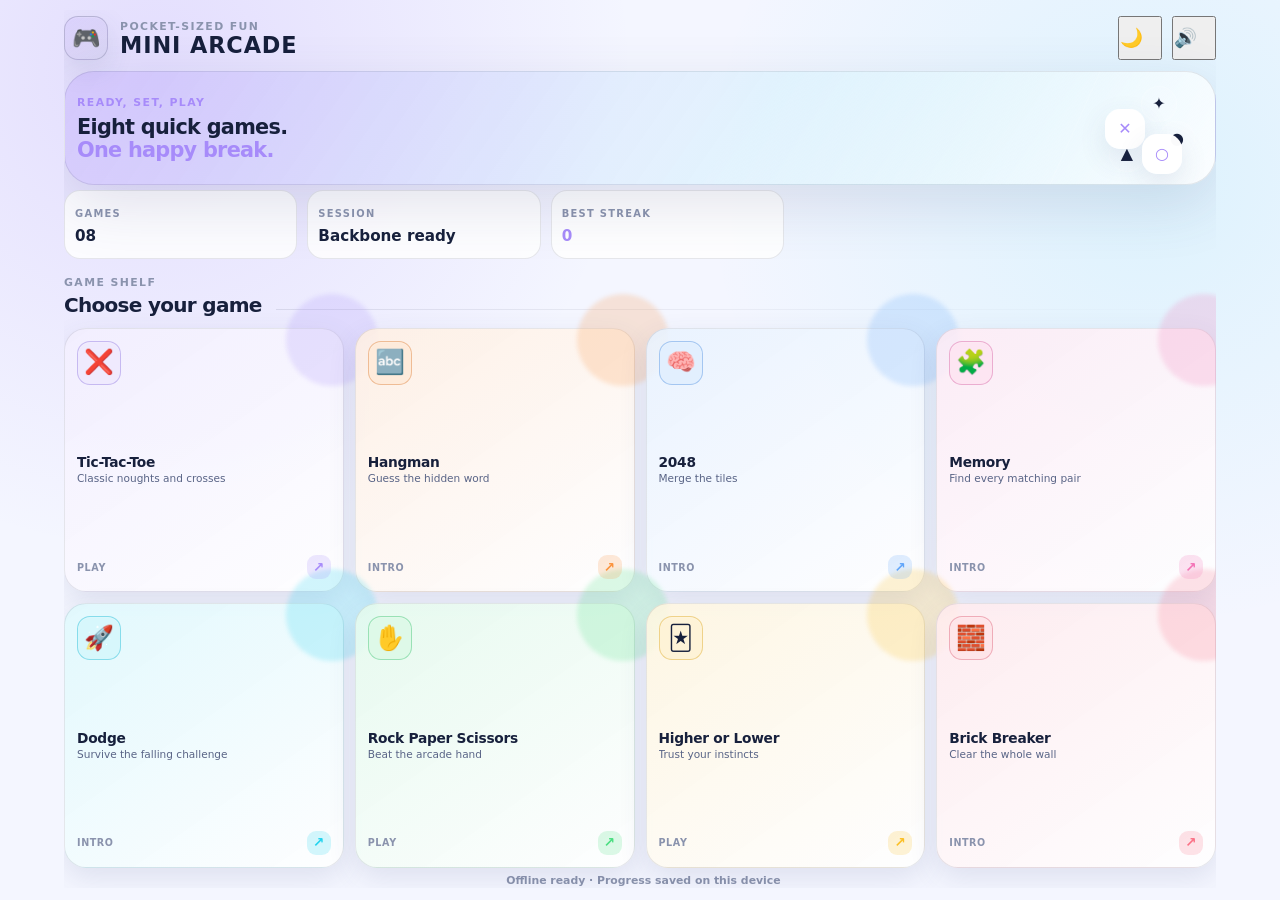
==== index.html @ 6c767cbd "Initial commit" ====
<!doctype html>
<html lang="en">
<head>
  <meta charset="utf-8">
  <meta name="viewport" content="width=device-width, initial-scale=1, viewport-fit=cover">
  <meta name="theme-color" content="#0b1020">
  <title>Mini Arcade</title>
  <link rel="stylesheet" href="styles.css">
</head>
<body>
  <div class="ambient ambient-one"></div>
  <div class="ambient ambient-two"></div>
  <div class="app-shell">
    <main id="home-view" class="view home-view">
      <header class="home-header">
        <div class="brand-lockup">
          <div class="brand-orb" aria-hidden="true">🎮</div>
          <div>
            <p class="eyebrow">Pocket-sized fun</p>
            <h1>MINI ARCADE</h1>
          </div>
        </div>
        <div class="header-actions">
          <button id="theme-toggle" class="icon-button" type="button" aria-label="Toggle color theme">🌙</button>
          <button id="sound-toggle" class="icon-button" type="button" aria-label="Toggle sound">🔊</button>
        </div>
      </header>

      <section class="welcome-panel" aria-label="Arcade introduction">
        <div>
          <p class="panel-kicker">Ready, set, play</p>
          <h2>Eight quick games.<br><span>One happy break.</span></h2>
        </div>
        <div class="welcome-art" aria-hidden="true">
          <span class="art-piece art-piece-one">✦</span>
          <span class="art-piece art-piece-two">●</span>
          <span class="art-piece art-piece-three">▲</span>
          <span class="art-pad art-pad-one">✕</span>
          <span class="art-pad art-pad-two">○</span>
        </div>
      </section>

      <div class="home-meta">
        <div class="meta-item">
          <span class="meta-label">Games</span>
          <strong>08</strong>
        </div>
        <div class="meta-item">
          <span class="meta-label">Session</span>
          <strong id="session-stat">Short &amp; sweet</strong>
        </div>
        <div class="meta-item meta-item-accent">
          <span class="meta-label">Best streak</span>
          <strong id="overall-best">0</strong>
        </div>
      </div>

      <div class="section-heading">
        <div>
          <p class="eyebrow">Game shelf</p>
          <h2>Choose your game</h2>
        </div>
        <span class="heading-line" aria-hidden="true"></span>
      </div>
      <section id="game-grid" class="game-grid" aria-label="Mini games"></section>

      <footer class="home-footer">
        <span class="status-dot" aria-hidden="true"></span>
        <span>Offline ready · Progress saved on this device</span>
      </footer>
    </main>

    <main id="game-view" class="view game-view is-hidden" aria-live="polite">
      <header class="game-nav">
        <button id="back-button" class="back-button" type="button">
          <span aria-hidden="true">←</span>
          <span>Arcade</span>
        </button>
        <div class="game-nav-title">
          <span id="game-icon" class="game-nav-icon" aria-hidden="true"></span>
          <div>
            <p class="eyebrow">Mini game</p>
            <h2 id="game-title">Game</h2>
          </div>
        </div>
        <button id="restart-button" class="icon-button" type="button" aria-label="Restart game">↻</button>
        <button id="game-theme-toggle" class="icon-button" type="button" aria-label="Toggle color theme">🌙</button>
      </header>

      <div id="game-score" class="game-score is-hidden">
        <div class="score-unit">
          <span id="score-label-left">Score</span>
          <strong id="score-value-left">0</strong>
        </div>
        <div id="score-center" class="score-unit score-unit-center">
          <span id="score-label-center">Best</span>
          <strong id="score-value-center">0</strong>
        </div>
        <div class="score-unit score-unit-right">
          <span id="score-label-right">Streak</span>
          <strong id="score-value-right">0</strong>
        </div>
      </div>

      <section id="game-stage" class="game-stage"></section>
    </main>
  </div>

  <div id="modal" class="modal is-hidden" role="dialog" aria-modal="true" aria-labelledby="modal-title">
    <div class="modal-card">
      <div id="modal-icon" class="modal-icon" aria-hidden="true">★</div>
      <p id="modal-kicker" class="eyebrow">Nice work</p>
      <h3 id="modal-title">You won!</h3>
      <p id="modal-message" class="modal-message">Come back for another round.</p>
      <div id="modal-stats" class="modal-stats"></div>
      <div class="modal-actions">
        <button id="modal-secondary" class="button button-quiet" type="button">Arcade</button>
        <button id="modal-primary" class="button button-primary" type="button">Play again</button>
      </div>
    </div>
  </div>

  <div id="toast" class="toast" role="status" aria-live="polite"></div>
    <script type="module" src="./app.js"></script>

</body>
</html>
---- styles.css ----
:root {
  color-scheme: dark;
  --bg: #0b1020;
  --bg-elevated: #121a30;
  --bg-soft: #17213a;
  --surface: rgba(20, 28, 51, 0.82);
  --surface-strong: rgba(27, 37, 66, 0.96);
  --surface-muted: rgba(255, 255, 255, 0.055);
  --surface-hover: rgba(255, 255, 255, 0.09);
  --text: #f5f7ff;
  --text-soft: #aab4d2;
  --text-faint: #7480a3;
  --border: rgba(255, 255, 255, 0.1);
  --border-strong: rgba(255, 255, 255, 0.18);
  --shadow: 0 20px 60px rgba(0, 0, 0, 0.28);
  --shadow-small: 0 10px 28px rgba(0, 0, 0, 0.2);
  --accent: #a78bfa;
  --accent-strong: #8b5cf6;
  --accent-soft: rgba(167, 139, 250, 0.16);
  --success: #4ade80;
  --warning: #fbbf24;
  --danger: #fb7185;
  --cyan: #22d3ee;
  --radius-xl: 30px;
  --radius-lg: 22px;
  --radius-md: 16px;
  --radius-sm: 11px;
  --space-1: 6px;
  --space-2: 10px;
  --space-3: 14px;
  --space-4: 20px;
  --space-5: 28px;
  --space-6: 38px;
  --header-height: 76px;
  --font-stack: Inter, ui-sans-serif, system-ui, -apple-system, BlinkMacSystemFont, "Segoe UI", sans-serif;
}

[data-theme="light"] {
  color-scheme: light;
  --bg: #f4f6ff;
  --bg-elevated: #ffffff;
  --bg-soft: #e9edff;
  --surface: rgba(255, 255, 255, 0.86);
  --surface-strong: rgba(255, 255, 255, 0.98);
  --surface-muted: rgba(23, 32, 66, 0.055);
  --surface-hover: rgba(23, 32, 66, 0.09);
  --text: #17203c;
  --text-soft: #596486;
  --text-faint: #8a93ad;
  --border: rgba(23, 32, 66, 0.1);
  --border-strong: rgba(23, 32, 66, 0.18);
  --shadow: 0 20px 60px rgba(63, 73, 120, 0.14);
  --shadow-small: 0 10px 28px rgba(63, 73, 120, 0.12);
  --accent-soft: rgba(139, 92, 246, 0.12);
}

* {
  box-sizing: border-box;
}

html {
  min-width: 320px;
  height: 100%;
  min-height: 100%;
  background: var(--bg);
}

body {
  height: 100%;
  min-height: 100vh;
  min-height: 100dvh;
  margin: 0;
  overflow-x: hidden;
  background:
    radial-gradient(circle at 12% 8%, rgba(139, 92, 246, 0.16), transparent 30rem),
    radial-gradient(circle at 90% 20%, rgba(34, 211, 238, 0.11), transparent 28rem),
    var(--bg);
  color: var(--text);
  font-family: var(--font-stack);
  line-height: 1.4;
  transition: background-color 180ms ease, color 180ms ease;
}

button,
input {
  font: inherit;
}

button {
  color: inherit;
}

button:focus-visible,
input:focus-visible {
  outline: 3px solid color-mix(in srgb, var(--accent) 65%, transparent);
  outline-offset: 3px;
}

.ambient {
  position: fixed;
  z-index: -1;
  width: 24rem;
  height: 24rem;
  border-radius: 50%;
  filter: blur(90px);
  opacity: 0.24;
  pointer-events: none;
}

.ambient-one {
  top: -10rem;
  left: -8rem;
  background: var(--accent);
}

.ambient-two {
  right: -11rem;
  bottom: -12rem;
  background: var(--cyan);
}

.app-shell {
  width: min(1180px, 100%);
  height: 100vh;
  height: 100dvh;
  min-height: 100vh;
  min-height: 100dvh;
  margin: 0 auto;
  padding: max(14px, env(safe-area-inset-top)) max(14px, env(safe-area-inset-right)) max(16px, env(safe-area-inset-bottom)) max(14px, env(safe-area-inset-left));
  display: flex;
  flex-direction: column;
  overflow: visible;
  overscroll-behavior: contain;
}

.view {
  flex: 1;
  min-height: 0;
  display: flex;
  flex-direction: column;
  animation: view-in 320ms ease both;
}

.home-view {
  min-height: 0;
  overflow-y: auto;
  overscroll-behavior: contain;
  scrollbar-width: none;
}

.home-view::-webkit-scrollbar {
  display: none;
}

.game-view {
  min-height: 0;
  overflow: hidden;
}

.view.is-hidden {
  display: none;
}

@keyframes view-in {
  from {
    opacity: 0;
    transform: translateY(10px);
  }
  to {
    opacity: 1;
    transform: translateY(0);
  }
}

.home-header,
.game-nav {
  flex: 0 0 auto;
  min-width: 0;
  min-height: 0;
  display: flex;
  align-items: center;
  justify-content: space-between;
  min-width: 0;
  min-height: clamp(48px, 8vh, 76px);
  gap: var(--space-3);
}

.brand-lockup,
.game-nav-title {
  display: flex;
  align-items: center;
  gap: 12px;
  min-width: 0;
  min-height: 0;
}

.brand-orb,
.game-nav-icon {
  display: grid;
  flex: 0 0 auto;
  width: 48px;
  height: 48px;
  place-items: center;
  border: 1px solid var(--border-strong);
  border-radius: 16px;
  background: linear-gradient(145deg, var(--accent-soft), var(--surface-muted));
  box-shadow: inset 0 1px 0 rgba(255, 255, 255, 0.12), var(--shadow-small);
  font-size: 25px;
}

.game-nav-icon {
  width: 42px;
  height: 42px;
  border-radius: 14px;
  font-size: 22px;
}

.eyebrow,
.panel-kicker,
.meta-label,
.score-unit span {
  margin: 0;
  color: var(--text-faint);
  font-size: 0.68rem;
  font-weight: 800;
  letter-spacing: 0.13em;
  text-transform: uppercase;
}

h1,
h2,
h3,
p {
  margin-top: 0;
}

h1 {
  margin-bottom: 0;
  font-size: clamp(1.45rem, 5vw, 2.35rem);
  letter-spacing: 0.04em;
  line-height: 1.05;
}

h2 {
  margin-bottom: 0;
  font-size: clamp(1.35rem, 4vw, 2rem);
  letter-spacing: -0.035em;
  line-height: 1.1;
}

h3 {
  margin-bottom: var(--space-1);
  font-size: 1.65rem;
  letter-spacing: -0.03em;
}

.header-actions {
  display: flex;
  align-items: center;
  gap: var(--space-2);
  min-width: 0;
  min-height: 0;
}

.icon-button,
.back-button {
  display: inline-flex;
  align-items: center;
  transition: transform 150ms ease, background-color 150ms ease, border-color 150ms ease;
  touch-action: manipulation;
  -webkit-tap-highlight-color: transparent;
}

.icon-button {
  min-width: 44px;
  min-height: 44px;
  padding: 0;
  font-size: 1.15rem;
}

.back-button {
  min-width: 44px;
  min-height: 44px;
  gap: 6px;
  color: var(--text-soft);
  font-size: 0.9rem;
  font-weight: 800;
}

.back-button span:first-child {
  font-size: 1.25rem;
}

.icon-button:hover,
.back-button:hover {
  border-color: var(--border-strong);
  background: var(--surface-hover);
  transform: translateY(-2px);
}

.icon-button:active,
.back-button:active,
.button:active,
.game-card:active {
  transform: scale(0.96);
}

.welcome-panel {
  position: relative;
  flex: 0 1 auto;
  min-height: clamp(76px, 12vh, 210px);
  display: flex;
  align-items: center;
  justify-content: space-between;
  margin: 6px 0 8px;
  padding: clamp(10px, 2.5vw, 38px);
  overflow: hidden;
  border: 1px solid var(--border);
  border-radius: var(--radius-xl);
  background: linear-gradient(125deg, rgba(139, 92, 246, 0.19), rgba(34, 211, 238, 0.08) 58%, var(--surface));
  box-shadow: var(--shadow);
}

.welcome-panel::after {
  position: absolute;
  right: -45px;
  bottom: -75px;
  width: 190px;
  height: 190px;
  border: 1px solid rgba(255, 255, 255, 0.13);
  border-radius: 36px;
  content: "";
  transform: rotate(24deg);
}

.panel-kicker {
  margin-bottom: 10px;
  color: var(--accent);
}

.welcome-panel h2 span {
  color: var(--accent);
}

.welcome-art {
  position: relative;
  flex: 0 0 118px;
  width: 118px;
  height: 118px;
  margin-right: 8px;
}

.art-piece,
.art-pad {
  position: absolute;
  display: grid;
  place-items: center;
  border: 1px solid rgba(255, 255, 255, 0.16);
  font-weight: 900;
  animation: float 4s ease-in-out infinite;
}

.art-piece {
  width: 42px;
  height: 42px;
  border-radius: 50%;
  background: rgba(255, 255, 255, 0.1);
  color: var(--text);
}

.art-pad {
  width: 48px;
  height: 48px;
  border-radius: 15px;
  background: var(--surface-strong);
  box-shadow: var(--shadow-small);
  color: var(--accent);
}

.art-piece-one {
  top: 4px;
  left: 36px;
}

.art-piece-two {
  top: 39px;
  right: 2px;
  animation-delay: -1.2s;
}

.art-piece-three {
  bottom: 2px;
  left: 4px;
  animation-delay: -2.1s;
}

.art-pad-one {
  top: 27px;
  left: 0;
  animation-delay: -0.6s;
}

.art-pad-two {
  right: 15px;
  bottom: 0;
  animation-delay: -2.8s;
}

@keyframes float {
  0%, 100% { transform: translateY(0) rotate(0); }
  50% { transform: translateY(-7px) rotate(4deg); }
}

.home-meta {
  flex: 0 0 auto;
  min-height: 0;
  display: grid;
  grid-template-columns: repeat(3, 1fr);
  gap: 10px;
  margin-bottom: 30px;
}

.meta-item {
  min-width: 0;
  padding: 14px;
  border: 1px solid var(--border);
  border-radius: var(--radius-md);
  background: var(--surface);
}

.meta-item strong {
  display: block;
  margin-top: 3px;
  overflow: hidden;
  font-size: 1.05rem;
  text-overflow: ellipsis;
  white-space: nowrap;
}

.meta-item-accent strong {
  color: var(--accent);
}

.section-heading {
  flex: 0 0 auto;
  min-height: 0;
  display: flex;
  align-items: end;
  justify-content: space-between;
  gap: var(--space-3);
  margin-bottom: 16px;
}

.section-heading h2 {
  margin-top: 4px;
  font-size: 1.35rem;
}

.heading-line {
  flex: 1;
  height: 1px;
  margin-bottom: 10px;
  background: linear-gradient(90deg, var(--border), transparent);
}

.game-grid {
  flex: 1 1 auto;
  min-height: 0;
  display: grid;
  grid-template-columns: repeat(2, minmax(0, 1fr));
  grid-template-rows: repeat(4, minmax(0, 1fr));
  grid-auto-rows: minmax(0, 1fr);
  gap: 13px;
  align-content: stretch;
}

.game-card {
  --game-accent: var(--accent);
  position: relative;
  display: flex;
  min-height: 0;
  height: 100%;
  flex-direction: column;
  align-items: flex-start;
  justify-content: space-between;
  gap: 4px;
  padding: clamp(8px, 1.8vh, 17px);
  overflow: visible;
  border: 1px solid var(--border);
  border-radius: var(--radius-lg);
  background: linear-gradient(145deg, color-mix(in srgb, var(--game-accent) 13%, var(--surface)), var(--surface));
  box-shadow: var(--shadow-small);
  cursor: pointer;
  text-align: left;
  transition: transform 170ms ease, border-color 170ms ease, box-shadow 170ms ease;
  -webkit-tap-highlight-color: transparent;
}

.game-card::before {
  position: absolute;
  top: -35px;
  right: -35px;
  width: 92px;
  height: 92px;
  border-radius: 50%;
  background: color-mix(in srgb, var(--game-accent) 20%, transparent);
  content: "";
  filter: blur(2px);
  transition: transform 220ms ease;
}

.game-card:hover {
  border-color: color-mix(in srgb, var(--game-accent) 55%, var(--border));
  box-shadow: 0 16px 36px rgba(0, 0, 0, 0.22);
  transform: translateY(-4px);
}

.game-card:hover::before {
  transform: scale(1.25);
}

.game-card-icon {
  display: grid;
  width: 49px;
  height: 49px;
  place-items: center;
  border: 1px solid color-mix(in srgb, var(--game-accent) 38%, var(--border));
  border-radius: 15px;
  background: color-mix(in srgb, var(--game-accent) 18%, var(--surface-strong));
  box-shadow: inset 0 1px 0 rgba(255, 255, 255, 0.12);
  font-size: 1.7rem;
}

.game-card,
.icon-button,
.back-button,
.button,
.segmented button,
.ttt-cell {
  touch-action: manipulation;
}

.game-card-copy {
  position: relative;
  z-index: 1;
  width: 100%;
}

.game-card-name {
  display: block;
  margin-bottom: 2px;
  font-size: clamp(0.86rem, 1.8vh, 1.02rem);
  font-weight: 900;
  letter-spacing: -0.02em;
  line-height: 1.1;
  overflow-wrap: anywhere;
}

.game-card-description {
  display: block;
  color: var(--text-soft);
  font-size: clamp(0.64rem, 1.35vh, 0.76rem);
  line-height: 1.2;
  overflow: hidden;
}

.game-card-footer {
  position: relative;
  z-index: 1;
  display: flex;
  width: 100%;
  align-items: center;
  justify-content: space-between;
  gap: 8px;
  color: var(--text-faint);
  font-size: clamp(0.58rem, 1.2vh, 0.69rem);
  font-weight: 800;
  letter-spacing: 0.06em;
  text-transform: uppercase;
}

.game-card-arrow {
  display: grid;
  width: clamp(22px, 4vh, 28px);
  height: clamp(22px, 4vh, 28px);
  place-items: center;
  border-radius: 9px;
  background: color-mix(in srgb, var(--game-accent) 19%, transparent);
  color: var(--game-accent);
  font-size: clamp(0.8rem, 1.5vh, 1rem);
}

.home-footer {
  flex: 0 0 auto;
  min-width: 0;
  min-height: 0;
  display: flex;
  align-items: center;
  justify-content: center;
  gap: 7px;
  margin-top: 8px;
  color: var(--text-faint);
  font-size: 0.72rem;
  font-weight: 700;
  text-align: center;
}

.game-nav {
  flex: 0 0 auto;
  margin-bottom: 8px;
}

.game-nav-title h2 {
  margin-top: 2px;
  font-size: 1.2rem;
}

.game-score {
  display: grid;
  grid-template-columns: repeat(3, 1fr);
  gap: 8px;
  margin-bottom: 14px;
  padding: 10px;
  border: 1px solid var(--border);
  border-radius: var(--radius-md);
  background: var(--surface);
}

.game-score.is-hidden {
  display: none;
}

.score-unit {
  display: flex;
  min-width: 0;
  flex-direction: column;
  align-items: center;
  gap: 2px;
  padding: 4px;
}

.score-unit-center {
  border-right: 1px solid var(--border);
  border-left: 1px solid var(--border);
}

.score-unit strong {
  font-size: 1.08rem;
  white-space: nowrap;
}

.game-stage {
  flex: 1 1 auto;
  min-height: 0;
  overflow: auto;
}

.game-panel,
.intro-screen {
  flex: 1 1 auto;
  min-height: 0;
  width: 100%;
  max-height: 100%;
  border: 1px solid var(--border);
  border-radius: var(--radius-xl);
  background: var(--surface);
  box-shadow: var(--shadow);
}

.game-panel {
  display: flex;
  flex-direction: column;
  padding: clamp(12px, 3vh, 26px);
  overflow: auto;
}

.intro-screen {
  display: flex;
  height: 100%;
  min-height: 0;
  flex-direction: column;
  align-items: center;
  justify-content: center;
  padding: clamp(16px, 4vh, 42px) clamp(16px, 4vw, 24px);
  text-align: center;
}

.intro-icon {
  display: grid;
  width: 104px;
  height: 104px;
  margin-bottom: 24px;
  place-items: center;
  border: 1px solid color-mix(in srgb, var(--accent) 35%, var(--border));
  border-radius: 32px;
  background: color-mix(in srgb, var(--accent) 16%, var(--surface-strong));
  box-shadow: 0 18px 42px color-mix(in srgb, var(--accent) 18%, transparent);
  font-size: 3.6rem;
  animation: intro-pulse 2.4s ease-in-out infinite;
}

@keyframes intro-pulse {
  0%, 100% { transform: translateY(0) scale(1); }
  50% { transform: translateY(-7px) scale(1.03); }
}

.intro-screen h2 {
  font-size: clamp(1.8rem, 7vw, 3rem);
}

.intro-screen .intro-label {
  margin-top: 10px;
  color: var(--text-faint);
  font-size: 0.8rem;
  font-weight: 800;
  letter-spacing: 0.14em;
  text-transform: uppercase;
}

.intro-screen .intro-decoration {
  display: flex;
  margin-top: 30px;
  gap: 9px;
}

.intro-screen .intro-decoration span {
  width: 8px;
  height: 8px;
  border-radius: 50%;
  background: var(--accent);
  opacity: 0.45;
  animation: dot-pulse 1.5s ease-in-out infinite;
}

.intro-screen .intro-decoration span:nth-child(2) { animation-delay: 0.2s; }
.intro-screen .intro-decoration span:nth-child(3) { animation-delay: 0.4s; }

@keyframes dot-pulse {
  0%, 100% { transform: scale(0.75); opacity: 0.3; }
  50% { transform: scale(1.2); opacity: 0.9; }
}

.button-row {
  display: flex;
  flex-wrap: wrap;
  gap: 9px;
}

.button {
  min-height: 46px;
  padding: 0 17px;
  border: 1px solid transparent;
  border-radius: 13px;
  cursor: pointer;
  font-size: 0.86rem;
  font-weight: 900;
  transition: transform 150ms ease, background-color 150ms ease, border-color 150ms ease;
  -webkit-tap-highlight-color: transparent;
}

.button-primary {
  background: linear-gradient(135deg, var(--accent), var(--accent-strong));
  box-shadow: 0 10px 24px color-mix(in srgb, var(--accent) 25%, transparent);
  color: #fff;
}

.button-quiet {
  border-color: var(--border);
  background: var(--surface-muted);
  color: var(--text-soft);
}

.button:hover {
  transform: translateY(-2px);
}

.control-group {
  margin-bottom: 16px;
}

.control-label {
  display: block;
  margin-bottom: 8px;
  color: var(--text-faint);
  font-size: 0.7rem;
  font-weight: 900;
  letter-spacing: 0.12em;
  text-transform: uppercase;
}

.segmented {
  display: flex;
  gap: 6px;
  padding: 5px;
  border: 1px solid var(--border);
  border-radius: 14px;
  background: var(--surface-muted);
}

.segmented button {
  flex: 1;
  min-height: 39px;
  padding: 0 9px;
  border: 0;
  border-radius: 10px;
  background: transparent;
  color: var(--text-soft);
  cursor: pointer;
  font-size: 0.76rem;
  font-weight: 900;
  transition: background-color 150ms ease, color 150ms ease, box-shadow 150ms ease;
}

.segmented button.is-active {
  background: var(--surface-strong);
  box-shadow: var(--shadow-small);
  color: var(--text);
}

.status-line {
  display: flex;
  min-height: 44px;
  align-items: center;
  justify-content: center;
  margin: 4px auto 16px;
  padding: 9px 14px;
  border: 1px solid var(--border);
  border-radius: 12px;
  background: var(--surface-muted);
  color: var(--text-soft);
  font-size: 0.9rem;
  font-weight: 800;
  text-align: center;
}

.status-line.is-win {
  border-color: color-mix(in srgb, var(--success) 45%, var(--border));
  background: color-mix(in srgb, var(--success) 12%, transparent);
  color: var(--success);
}

.status-line.is-draw {
  border-color: color-mix(in srgb, var(--warning) 45%, var(--border));
  background: color-mix(in srgb, var(--warning) 12%, transparent);
  color: var(--warning);
}

.ttt-board {
  display: grid;
  grid-template-columns: repeat(3, 1fr);
  gap: 9px;
  width: min(100%, 430px);
  margin: 0 auto;
}

.ttt-cell {
  position: relative;
  display: grid;
  aspect-ratio: 1;
  place-items: center;
  border: 1px solid var(--border);
  border-radius: 18px;
  background: var(--surface-strong);
  box-shadow: inset 0 1px 0 rgba(255, 255, 255, 0.07);
  cursor: pointer;
  font-size: clamp(2.2rem, 12vw, 3.6rem);
  font-weight: 900;
  transition: transform 150ms ease, border-color 150ms ease, background-color 150ms ease;
  -webkit-tap-highlight-color: transparent;
}

.ttt-cell:hover:not(:disabled) {
  border-color: var(--border-strong);
  background: var(--surface-hover);
  transform: translateY(-2px);
}

.ttt-cell:disabled {
  cursor: default;
}

.ttt-cell.mark-x {
  color: var(--accent);
  animation: mark-pop 260ms ease both;
}

.ttt-cell.mark-o {
  color: var(--cyan);
  animation: mark-pop 260ms ease both;
}

.ttt-cell.is-winning {
  border-color: var(--success);
  background: color-mix(in srgb, var(--success) 14%, var(--surface-strong));
  animation: win-glow 900ms ease-in-out infinite alternate;
}

@keyframes mark-pop {
  0% { opacity: 0; transform: scale(0.45) rotate(-8deg); }
  70% { opacity: 1; transform: scale(1.1) rotate(2deg); }
  100% { opacity: 1; transform: scale(1) rotate(0); }
}

@keyframes win-glow {
  from { box-shadow: 0 0 0 rgba(74, 222, 128, 0); }
  to { box-shadow: 0 0 24px rgba(74, 222, 128, 0.28); }
}

.game-actions {
  display: flex;
  justify-content: center;
  margin-top: 18px;
}

.modal {
  position: fixed;
  z-index: 20;
  inset: 0;
  display: grid;
  place-items: center;
  padding: 20px;
  background: rgba(4, 7, 18, 0.66);
  backdrop-filter: blur(10px);
}

.modal.is-hidden {
  display: none;
}

.modal-card {
  width: min(100%, 390px);
  padding: 28px;
  border: 1px solid var(--border-strong);
  border-radius: 26px;
  background: var(--surface-strong);
  box-shadow: var(--shadow);
  text-align: center;
  animation: modal-in 240ms ease both;
}

@keyframes modal-in {
  from { opacity: 0; transform: translateY(12px) scale(0.97); }
  to { opacity: 1; transform: translateY(0) scale(1); }
}

.modal-icon {
  display: grid;
  width: 64px;
  height: 64px;
  margin: 0 auto 14px;
  place-items: center;
  border-radius: 20px;
  background: var(--accent-soft);
  font-size: 2rem;
}

.modal-message {
  margin-bottom: 18px;
  color: var(--text-soft);
  font-size: 0.92rem;
}

.modal-stats {
  display: grid;
  grid-template-columns: repeat(3, 1fr);
  gap: 7px;
  margin-bottom: 20px;
}

.modal-stat {
  padding: 10px 5px;
  border: 1px solid var(--border);
  border-radius: 11px;
  background: var(--surface-muted);
}

.modal-stat span {
  display: block;
  color: var(--text-faint);
  font-size: 0.62rem;
  font-weight: 900;
  letter-spacing: 0.09em;
  text-transform: uppercase;
}

.modal-stat strong {
  display: block;
  margin-top: 2px;
  font-size: 1.05rem;
}

.modal-actions {
  display: flex;
  gap: 9px;
}

.modal-actions .button {
  flex: 1;
}

.toast {
  position: fixed;
  z-index: 30;
  right: 50%;
  bottom: max(20px, env(safe-area-inset-bottom));
  max-width: calc(100% - 32px);
  padding: 11px 16px;
  border: 1px solid var(--border-strong);
  border-radius: 12px;
  background: var(--surface-strong);
  box-shadow: var(--shadow);
  color: var(--text);
  font-size: 0.82rem;
  font-weight: 800;
  opacity: 0;
  pointer-events: none;
  transform: translate(50%, 12px);
  transition: opacity 180ms ease, transform 180ms ease;
}

.toast.is-visible {
  opacity: 1;
  transform: translate(50%, 0);
}

@media (min-width: 560px) {
  .app-shell {
    padding-top: 28px;
  }

  .welcome-panel {
    min-height: clamp(120px, 16vh, 210px);
  }

  .game-grid {
    gap: 16px;
  }

  .game-card {
    min-height: 0;
    padding: 20px;
  }

  .game-stage {
    min-height: 0;
  }
}

@media (min-width: 780px) {
  .game-grid {
    grid-template-columns: repeat(3, minmax(0, 1fr));
    grid-template-rows: repeat(3, minmax(0, 1fr));
  }

  .home-meta {
    max-width: 720px;
  }
}

@media (min-width: 1040px) {
  .game-grid {
    grid-template-columns: repeat(4, minmax(0, 1fr));
    grid-template-rows: repeat(2, minmax(0, 1fr));
  }

  .game-panel {
    max-width: 760px;
    margin: 0 auto;
  }

  .intro-screen {
    max-width: 760px;
    margin: 0 auto;
  }
}

@media (max-width: 380px) {
  .app-shell {
    padding-right: 12px;
    padding-left: 12px;
  }

  .brand-orb,
  .game-nav-icon {
    width: 43px;
    height: 43px;
  }

  .game-card {
    min-height: 0;
    padding: 14px;
  }

  .game-card-icon {
    width: 43px;
    height: 43px;
    border-radius: 13px;
    font-size: 1.45rem;
  }

  .game-card-name {
    font-size: 0.92rem;
  }

  .game-card-description {
    font-size: 0.7rem;
  }

  .back-button {
    padding: 0 9px;
  }

  .back-button span:first-child {
    font-size: 1.35rem;
  }

  .back-button span:last-child {
    display: none;
  }

  .game-nav {
    gap: 7px;
  }

  .game-nav-title {
    gap: 8px;
  }

  .game-nav-title .eyebrow {
    font-size: 0.58rem;
  }

  .game-nav-title h2 {
    font-size: 1.02rem;
  }

  .icon-button {
    min-width: 40px;
    min-height: 40px;
  }

  .modal-card {
    padding: 23px 17px;
  }

  .modal-actions {
    flex-direction: column;
  }
}

@media (min-height: 851px) and (max-height: 900px) {
  .app-shell {
    padding-top: max(10px, env(safe-area-inset-top));
    padding-bottom: max(12px, env(safe-area-inset-bottom));
  }

  .home-header,
  .game-nav {
    min-height: 56px;
  }

  .brand-orb,
  .game-nav-icon {
    width: 44px;
    height: 44px;
    border-radius: 14px;
    font-size: 23px;
  }

  h1 {
    font-size: 1.4rem;
  }

  .welcome-panel {
    min-height: 86px;
    margin: 5px 0;
    padding: 10px 12px;
  }

  .panel-kicker {
    margin-bottom: 6px;
  }

  .welcome-panel h2 {
    font-size: 1.3rem;
  }

  .welcome-art {
    flex-basis: 92px;
    width: 92px;
    height: 92px;
    margin-right: 6px;
  }

  .art-piece {
    width: 36px;
    height: 36px;
  }

  .art-pad {
    width: 40px;
    height: 40px;
  }

  .home-meta {
    margin-bottom: 16px;
  }

  .meta-item {
    padding: 10px;
  }

  .meta-label {
    font-size: 0.62rem;
  }

  .meta-item strong {
    font-size: 0.95rem;
  }

  .section-heading {
    margin-bottom: 12px;
  }

  .section-heading h2 {
    font-size: 1.25rem;
  }

  .heading-line {
    margin-bottom: 6px;
  }

  .game-grid {
    gap: 11px;
  }

  .game-card {
    padding: 12px;
  }

  .game-card-icon {
    width: 44px;
    height: 44px;
    border-radius: 13px;
    font-size: 1.5rem;
  }

  .game-card-name {
    font-size: 0.86rem;
  }

  .game-card-description {
    font-size: 0.66rem;
  }

  .game-card-footer {
    font-size: 0.6rem;
  }

  .game-card-arrow {
    width: 24px;
    height: 24px;
    font-size: 0.85rem;
  }

  .home-footer {
    margin-top: 5px;
    font-size: 0.68rem;
  }

  .game-nav {
    margin-bottom: 7px;
  }

  .game-nav-title h2 {
    font-size: 1.12rem;
  }

  .game-score {
    margin-bottom: 12px;
    padding: 9px;
  }

  .score-unit {
    padding: 3px;
  }

  .score-unit strong {
    font-size: 1rem;
  }

  .game-panel {
    padding: 14px;
  }

  .intro-screen {
    padding: 16px 18px;
  }

  .intro-icon {
    width: 84px;
    height: 84px;
    margin-bottom: 18px;
    border-radius: 26px;
    font-size: 3rem;
  }

  .intro-screen h2 {
    font-size: 1.8rem;
  }

  .intro-screen .intro-decoration {
    margin-top: 20px;
  }

  .button {
    min-height: 44px;
    padding: 0 15px;
  }
}

@media (max-height: 780px) and (max-width: 480px) {
  .welcome-art {
    display: none;
  }

  .game-card-description {
    display: none;
  }
}

@media (min-height: 781px) and (max-height: 850px) and (max-width: 480px) {
  .app-shell {
    padding-top: max(8px, env(safe-area-inset-top));
    padding-bottom: max(10px, env(safe-area-inset-bottom));
  }

  .home-header,
  .game-nav {
    min-height: 52px;
  }

  .brand-orb,
  .game-nav-icon {
    width: 40px;
    height: 40px;
    border-radius: 12px;
    font-size: 20px;
  }

  h1 {
    font-size: 1.25rem;
  }

  .welcome-panel {
    min-height: 76px;
    margin: 4px 0;
    padding: 8px 10px;
  }

  .welcome-panel h2 {
    font-size: 1.15rem;
  }

  .panel-kicker {
    margin-bottom: 4px;
    font-size: 0.6rem;
  }

  .home-meta {
    margin-bottom: 10px;
  }

  .meta-item {
    padding: 8px;
  }

  .meta-label {
    font-size: 0.58rem;
  }

  .meta-item strong {
    font-size: 0.85rem;
  }

  .section-heading {
    margin-bottom: 8px;
  }

  .section-heading h2 {
    font-size: 1.1rem;
  }

  .heading-line {
    margin-bottom: 4px;
  }

  .game-grid {
    gap: 8px;
  }

  .game-card {
    padding: 8px;
  }

  .game-card-icon {
    width: 36px;
    height: 36px;
    border-radius: 11px;
    font-size: 1.25rem;
  }

  .game-card-name {
    font-size: 0.78rem;
  }

  .game-card-footer {
    font-size: 0.56rem;
  }

  .game-card-arrow {
    width: 20px;
    height: 20px;
    font-size: 0.75rem;
  }

  .home-footer {
    margin-top: 3px;
    font-size: 0.62rem;
  }

  .game-nav {
    margin-bottom: 5px;
  }

  .game-nav-title h2 {
    font-size: 1.02rem;
  }

  .game-score {
    margin-bottom: 8px;
    padding: 7px;
  }

  .score-unit {
    padding: 2px;
  }

  .score-unit strong {
    font-size: 0.9rem;
  }

  .game-panel {
    padding: 10px;
  }

  .intro-screen {
    padding: 12px 14px;
  }

  .intro-icon {
    width: 68px;
    height: 68px;
    margin-bottom: 12px;
    border-radius: 21px;
    font-size: 2.45rem;
  }

  .intro-screen h2 {
    font-size: 1.5rem;
  }

  .intro-screen .intro-decoration {
    margin-top: 12px;
  }

  .button {
    min-height: 42px;
    padding: 0 13px;
  }
}

@media (max-height: 520px) {
  .welcome-panel,
  .section-heading {
    display: none;
  }

  .game-card-footer {
    display: none;
  }

  .game-grid {
    gap: 5px;
  }

  .game-card {
    padding: 5px;
  }

  .game-card-icon {
    width: 30px;
    height: 30px;
    border-radius: 9px;
    font-size: 1.05rem;
  }

  .game-card-name {
    font-size: 0.7rem;
  }

  .game-nav {
    min-height: 40px;
    margin-bottom: 4px;
  }

  .game-nav-icon {
    width: 32px;
    height: 32px;
    border-radius: 10px;
    font-size: 17px;
  }

  .game-nav-title h2 {
    font-size: 0.95rem;
  }

  .game-score {
    margin-bottom: 5px;
    padding: 5px;
  }

  .score-unit {
    padding: 1px;
  }

  .score-unit span,
  .score-unit strong {
    font-size: 0.7rem;
  }

  .intro-screen {
    padding: 8px 10px;
  }

  .intro-icon {
    width: 50px;
    height: 50px;
    margin-bottom: 6px;
    font-size: 1.85rem;
  }

  .intro-screen h2 {
    font-size: 1.2rem;
  }

  .intro-screen .intro-decoration {
    margin-top: 6px;
  }

  .button {
    min-height: 38px;
    padding: 0 11px;
    font-size: 0.78rem;
  }
}

@media (max-height: 740px) and (max-width: 480px) {
  .game-card-footer {
    display: none;
  }
}

@media (max-height: 700px) and (max-width: 480px) {
  .app-shell {
    padding-top: max(8px, env(safe-area-inset-top));
    padding-bottom: max(10px, env(safe-area-inset-bottom));
  }

  .home-header,
  .game-nav {
    min-height: 48px;
  }

  .welcome-panel,
  .home-meta,
  .section-heading,
  .home-footer {
    display: none;
  }

  .game-grid {
    gap: 6px;
  }

  .game-card {
    padding: 8px;
  }

  .game-card-icon {
    width: 34px;
    height: 34px;
    font-size: 1.2rem;
  }

  .game-card-name {
    font-size: 0.76rem;
  }

  .game-nav {
    margin-bottom: 4px;
  }

  .game-nav-title h2 {
    font-size: 1rem;
  }

  .game-score {
    margin-bottom: 6px;
    padding: 6px;
  }

  .score-unit {
    padding: 2px;
  }

  .score-unit strong {
    font-size: 0.9rem;
  }

  .game-panel {
    padding: 10px;
  }

  .intro-screen {
    padding: 10px 12px;
  }

  .intro-icon {
    width: 58px;
    height: 58px;
    margin-bottom: 8px;
    font-size: 2.15rem;
  }

  .intro-screen h2 {
    font-size: 1.35rem;
  }

  .intro-screen .intro-decoration {
    margin-top: 8px;
  }

  .button {
    min-height: 40px;
    padding: 0 12px;
  }
}

@media (max-height: 760px) {
  .app-shell {
    padding-top: max(10px, env(safe-area-inset-top));
    padding-bottom: max(12px, env(safe-area-inset-bottom));
  }

  .home-header,
  .game-nav {
    min-height: 52px;
  }

  .brand-orb,
  .game-nav-icon {
    width: 42px;
    height: 42px;
    border-radius: 14px;
    font-size: 22px;
  }

  h1 {
    font-size: 1.35rem;
  }

  .welcome-panel {
    min-height: 82px;
    margin: 4px 0;
    padding: 10px 12px;
  }

  .panel-kicker {
    margin-bottom: 5px;
  }

  .welcome-panel h2 {
    font-size: 1.25rem;
  }

  .welcome-art {
    flex-basis: 86px;
    width: 86px;
    height: 86px;
    margin-right: 5px;
  }

  .art-piece {
    width: 34px;
    height: 34px;
  }

  .art-pad {
    width: 38px;
    height: 38px;
  }

  .home-meta {
    margin-bottom: 12px;
  }

  .meta-item {
    padding: 9px;
  }

  .meta-label {
    font-size: 0.6rem;
  }

  .meta-item strong {
    font-size: 0.9rem;
  }

  .section-heading {
    margin-bottom: 10px;
  }

  .section-heading h2 {
    font-size: 1.2rem;
  }

  .heading-line {
    margin-bottom: 5px;
  }

  .game-grid {
    gap: 9px;
  }

  .game-card {
    padding: 10px;
  }

  .game-card-icon {
    width: 42px;
    height: 42px;
    border-radius: 13px;
    font-size: 1.45rem;
  }

  .game-card-name {
    font-size: 0.84rem;
  }

  .game-card-description {
    font-size: 0.64rem;
  }

  .game-card-footer {
    font-size: 0.58rem;
  }

  .game-card-arrow {
    width: 22px;
    height: 22px;
    font-size: 0.8rem;
  }

  .home-footer {
    margin-top: 4px;
    font-size: 0.65rem;
  }

  .game-nav {
    margin-bottom: 6px;
  }

  .game-nav-title h2 {
    font-size: 1.08rem;
  }

  .game-score {
    margin-bottom: 10px;
    padding: 8px;
  }

  .score-unit {
    padding: 3px;
  }

  .score-unit strong {
    font-size: 0.95rem;
  }

  .game-panel {
    padding: 12px;
  }

  .intro-screen {
    padding: 14px 16px;
  }

  .intro-icon {
    width: 76px;
    height: 76px;
    margin-bottom: 16px;
    border-radius: 24px;
    font-size: 2.8rem;
  }

  .intro-screen h2 {
    font-size: 1.65rem;
  }

  .intro-screen .intro-decoration {
    margin-top: 18px;
  }

  .button {
    min-height: 42px;
    padding: 0 14px;
  }
}

@media (max-height: 620px) {
  .app-shell {
    padding-top: max(8px, env(safe-area-inset-top));
    padding-bottom: max(10px, env(safe-area-inset-bottom));
  }

  .home-header,
  .game-nav {
    min-height: 44px;
  }

  .brand-orb,
  .game-nav-icon {
    width: 36px;
    height: 36px;
    border-radius: 12px;
    font-size: 19px;
  }

  h1 {
    font-size: 1.2rem;
  }

  .header-actions {
    gap: 6px;
  }

  .icon-button {
    min-width: 38px;
    min-height: 38px;
  }

  .welcome-panel {
    min-height: 58px;
    margin: 3px 0;
    padding: 8px 10px;
  }

  .welcome-art {
    display: none;
  }

  .panel-kicker {
    margin-bottom: 3px;
    font-size: 0.6rem;
  }

  .welcome-panel h2 {
    font-size: 1.08rem;
  }

  .home-meta,
  .home-footer {
    display: none;
  }

  .section-heading {
    margin-bottom: 6px;
  }

  .section-heading h2 {
    font-size: 1.05rem;
  }

  .heading-line {
    margin-bottom: 3px;
  }

  .game-grid {
    gap: 6px;
  }

  .game-card {
    padding: 8px;
  }

  .game-card-icon {
    width: 34px;
    height: 34px;
    border-radius: 11px;
    font-size: 1.2rem;
  }

  .game-card-name {
    margin-bottom: 1px;
    font-size: 0.76rem;
  }

  .game-card-description {
    display: none;
  }

  .game-card-footer {
    font-size: 0.55rem;
  }

  .game-card-arrow {
    width: 20px;
    height: 20px;
    font-size: 0.72rem;
  }

  .game-nav {
    margin-bottom: 4px;
  }

  .game-nav-title h2 {
    font-size: 1rem;
  }

  .back-button {
    min-width: 38px;
    min-height: 38px;
    padding: 0 9px;
  }

  .game-score {
    margin-bottom: 6px;
    padding: 6px;
  }

  .score-unit {
    padding: 2px;
  }

  .score-unit strong {
    font-size: 0.9rem;
  }

  .game-panel {
    padding: 10px;
  }

  .intro-screen {
    padding: 10px 12px;
  }

  .intro-icon {
    width: 60px;
    height: 60px;
    margin-bottom: 10px;
    border-radius: 19px;
    font-size: 2.25rem;
  }

  .intro-screen h2 {
    font-size: 1.4rem;
  }

  .intro-screen .intro-label {
    margin-top: 5px;
    font-size: 0.68rem;
  }

  .intro-screen .intro-decoration {
    margin-top: 10px;
    gap: 6px;
  }

  .intro-screen .intro-decoration span {
    width: 6px;
    height: 6px;
  }

  .button-row {
    gap: 6px;
  }

  .button {
    min-height: 40px;
    padding: 0 12px;
    font-size: 0.8rem;
  }

  .control-group {
    margin-bottom: 10px;
  }

  .status-line {
    min-height: 38px;
    margin: 2px auto 10px;
    padding: 7px 10px;
    font-size: 0.8rem;
  }

  .game-actions {
    margin-top: 10px;
  }
}

@media (max-height: 500px) and (orientation: landscape) {
  .app-shell {
    padding-top: max(6px, env(safe-area-inset-top));
    padding-bottom: max(8px, env(safe-area-inset-bottom));
  }

  .welcome-panel,
  .section-heading,
  .home-meta,
  .home-footer {
    display: none;
  }

  .home-header {
    min-height: 40px;
  }

  .brand-orb {
    width: 32px;
    height: 32px;
    border-radius: 10px;
    font-size: 17px;
  }

  .brand-lockup {
    gap: 7px;
  }

  h1 {
    font-size: 1.05rem;
  }

  .header-actions {
    gap: 4px;
  }

  .icon-button {
    min-width: 36px;
    min-height: 36px;
    border-radius: 11px;
  }

  .game-grid {
    grid-template-columns: repeat(4, minmax(0, 1fr));
    grid-template-rows: repeat(2, minmax(0, 1fr));
    gap: 6px;
  }

  .game-card {
    padding: 6px;
  }

  .game-card-icon {
    width: 28px;
    height: 28px;
    border-radius: 9px;
    font-size: 1rem;
  }

  .game-card-name {
    font-size: 0.68rem;
  }

  .game-card-footer {
    font-size: 0.5rem;
  }

  .game-card-arrow {
    width: 18px;
    height: 18px;
    font-size: 0.65rem;
  }

  .game-nav {
    min-height: 40px;
    margin-bottom: 3px;
  }

  .game-nav-icon {
    width: 32px;
    height: 32px;
    border-radius: 10px;
    font-size: 17px;
  }

  .game-nav-title h2 {
    font-size: 0.95rem;
  }

  .back-button {
    min-width: 36px;
    min-height: 36px;
    font-size: 0;
  }

  .back-button span:first-child {
    font-size: 1.15rem;
  }

  .game-score {
    margin-bottom: 4px;
    padding: 4px;
  }

  .score-unit {
    padding: 1px;
    gap: 1px;
  }

  .score-unit span,
  .score-unit strong {
    font-size: 0.72rem;
  }

  .game-panel {
    padding: 8px;
  }

  .intro-screen {
    padding: 8px 10px;
  }

  .intro-icon {
    width: 50px;
    height: 50px;
    margin-bottom: 6px;
    border-radius: 15px;
    font-size: 1.85rem;
  }

  .intro-screen h2 {
    font-size: 1.2rem;
  }

  .intro-screen .intro-decoration {
    margin-top: 6px;
  }

  .button {
    min-height: 36px;
    padding: 0 10px;
    font-size: 0.75rem;
  }

  .ttt-cell {
    border-radius: 12px;
    font-size: 2.1rem;
  }
}

@media (max-height: 360px) {
  .app-shell {
    padding-top: max(5px, env(safe-area-inset-top));
    padding-bottom: max(6px, env(safe-area-inset-bottom));
  }

  .home-header,
  .game-nav {
    min-height: 38px;
  }

  .brand-orb,
  .game-nav-icon {
    width: 30px;
    height: 30px;
    border-radius: 9px;
    font-size: 15px;
  }

  h1 {
    font-size: 0.95rem;
  }

  .eyebrow,
  .panel-kicker,
  .section-heading .eyebrow {
    display: none;
  }

  .welcome-panel {
    min-height: 42px;
    margin: 2px 0;
    padding: 6px 8px;
  }

  .welcome-panel h2 {
    font-size: 0.95rem;
  }

  .section-heading {
    margin-bottom: 4px;
  }

  .section-heading h2 {
    font-size: 0.95rem;
  }

  .game-grid {
    gap: 4px;
  }

  .game-card {
    padding: 5px;
  }

  .game-card-icon {
    width: 26px;
    height: 26px;
    border-radius: 8px;
    font-size: 0.9rem;
  }

  .game-card-name {
    font-size: 0.66rem;
  }

  .game-card-footer {
    font-size: 0.48rem;
  }

  .game-card-arrow {
    width: 16px;
    height: 16px;
    font-size: 0.6rem;
  }

  .game-nav-title h2 {
    font-size: 0.88rem;
  }

  .game-score {
    margin-bottom: 3px;
    padding: 3px;
  }

  .score-unit span,
  .score-unit strong {
    font-size: 0.65rem;
  }

  .intro-icon {
    width: 42px;
    height: 42px;
    margin-bottom: 4px;
    font-size: 1.55rem;
  }

  .intro-screen h2 {
    font-size: 1.05rem;
  }

  .intro-screen .intro-decoration {
    margin-top: 4px;
  }

  .button {
    min-height: 34px;
    padding: 0 9px;
    font-size: 0.72rem;
  }
}

/* ============================================================
   TIC-TAC-TOE UI
   ============================================================ */

.ttt-screen {
  width: 100%;
  min-height: 100%;
  display: flex;
  flex-direction: column;
  gap: 14px;
  padding: clamp(14px, 3vh, 24px);
  border: 1px solid var(--border);
  border-radius: var(--radius-xl);
  background:
    radial-gradient(
      circle at 50% 0%,
      color-mix(in srgb, var(--accent) 10%, transparent),
      transparent 45%
    ),
    var(--surface);
  box-shadow: var(--shadow);
}

.ttt-header {
  display: flex;
  align-items: center;
  justify-content: space-between;
  gap: 14px;
}

.ttt-header h3 {
  margin: 3px 0 0;
}

.ttt-status {
  display: inline-flex;
  min-height: 42px;
  align-items: center;
  gap: 8px;
  padding: 7px 12px;
  border: 1px solid var(--border);
  border-radius: 13px;
  background: var(--surface-muted);
  color: var(--text-soft);
  font-size: 0.78rem;
  font-weight: 900;
  white-space: nowrap;
}

.ttt-status-mark {
  display: grid;
  width: 27px;
  height: 27px;
  place-items: center;
  border-radius: 8px;
  background: var(--accent-soft);
  font-size: 0.9rem;
}

.ttt-footer {
  display: flex;
  align-items: center;
  justify-content: space-between;
  gap: 12px;
  margin-top: auto;
  color: var(--text-faint);
  font-size: 0.72rem;
  font-weight: 700;
}

.ttt-new-round {
  flex: 0 0 auto;
  min-height: 40px;
  padding: 0 13px;
}

/* Slightly stronger player colors */
.ttt-cell.mark-x {
  color: var(--accent);
  text-shadow: 0 0 22px color-mix(in srgb, var(--accent) 35%, transparent);
}

.ttt-cell.mark-o {
  color: var(--cyan);
  text-shadow: 0 0 22px color-mix(in srgb, var(--cyan) 35%, transparent);
}

.ttt-cell.is-winning {
  border-color: var(--success);
  background: color-mix(
    in srgb,
    var(--success) 14%,
    var(--surface-strong)
  );
}

/* Mobile */
@media (max-width: 480px) {
  .ttt-screen {
    padding: 12px;
    gap: 11px;
  }

  .ttt-header {
    align-items: flex-start;
  }

  .ttt-header h3 {
    font-size: 1.35rem;
  }

  .ttt-status {
    min-height: 38px;
    padding: 6px 9px;
    font-size: 0.7rem;
  }

  .ttt-status-mark {
    width: 23px;
    height: 23px;
    font-size: 0.75rem;
  }

  .ttt-board {
    gap: 7px;
  }

  .ttt-cell {
    border-radius: 15px;
  }

  .ttt-footer {
    font-size: 0.65rem;
  }

  .ttt-new-round {
    min-height: 38px;
    padding: 0 11px;
    font-size: 0.76rem;
  }
}

/* Very short screens */
@media (max-height: 620px) {
  .ttt-screen {
    padding: 8px;
    gap: 7px;
  }

  .ttt-header h3 {
    font-size: 1.1rem;
  }

  .ttt-status {
    min-height: 34px;
    padding: 4px 7px;
    font-size: 0.64rem;
  }

  .ttt-status-mark {
    width: 20px;
    height: 20px;
  }

  .ttt-board {
    width: min(100%, 360px);
    gap: 5px;
  }

  .ttt-cell {
    border-radius: 11px;
    font-size: clamp(1.8rem, 9vw, 2.6rem);
  }

  .ttt-footer {
    font-size: 0.6rem;
  }

  .ttt-new-round {
    min-height: 34px;
  }
}


@media (prefers-reduced-motion: reduce) {
  *,
  *::before,
  *::after {
    scroll-behavior: auto !important;
    animation-duration: 0.01ms !important;
    animation-iteration-count: 1 !important;
    transition-duration: 0.01ms !important;
  }
}
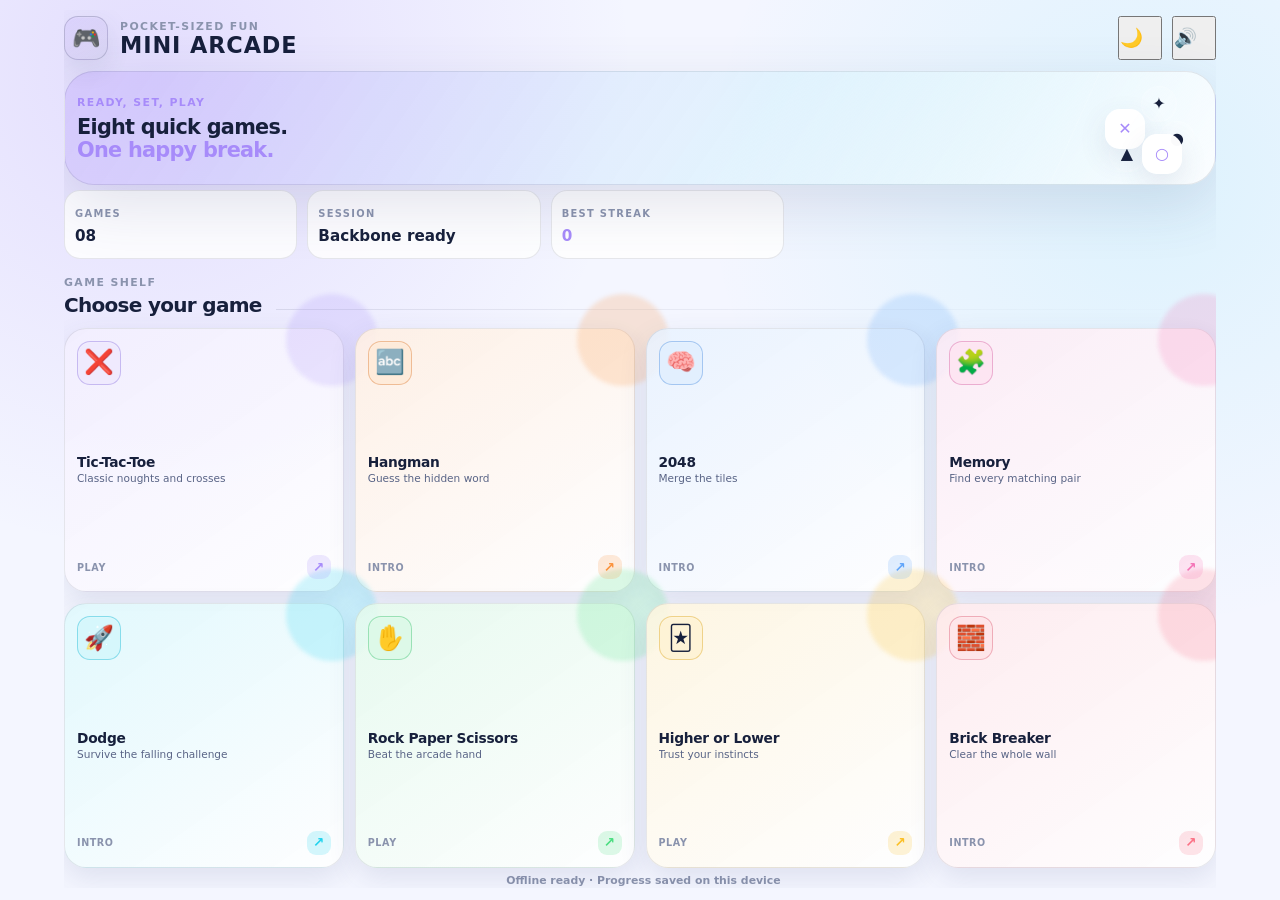
==== commit 13abd6f1: "Add PWA support" ====
--- a/index.html
+++ b/index.html
@@ -5,6 +5,9 @@
   <meta name="viewport" content="width=device-width, initial-scale=1, viewport-fit=cover">
   <meta name="theme-color" content="#0b1020">
   <title>Mini Arcade</title>
+  <link rel="manifest" href="./manifest.webmanifest">
+  <meta name="theme-color" content="#07111d">
+
   <link rel="stylesheet" href="styles.css">
 </head>
 <body>
@@ -123,5 +126,14 @@
   <div id="toast" class="toast" role="status" aria-live="polite"></div>
     <script type="module" src="./app.js"></script>
 
+    <script>
+      if ("serviceWorker" in navigator) {
+        window.addEventListener("load", () => {
+          navigator.serviceWorker.register("./sw.js");
+        });
+      }
+    </script>
+
+
 </body>
 </html>
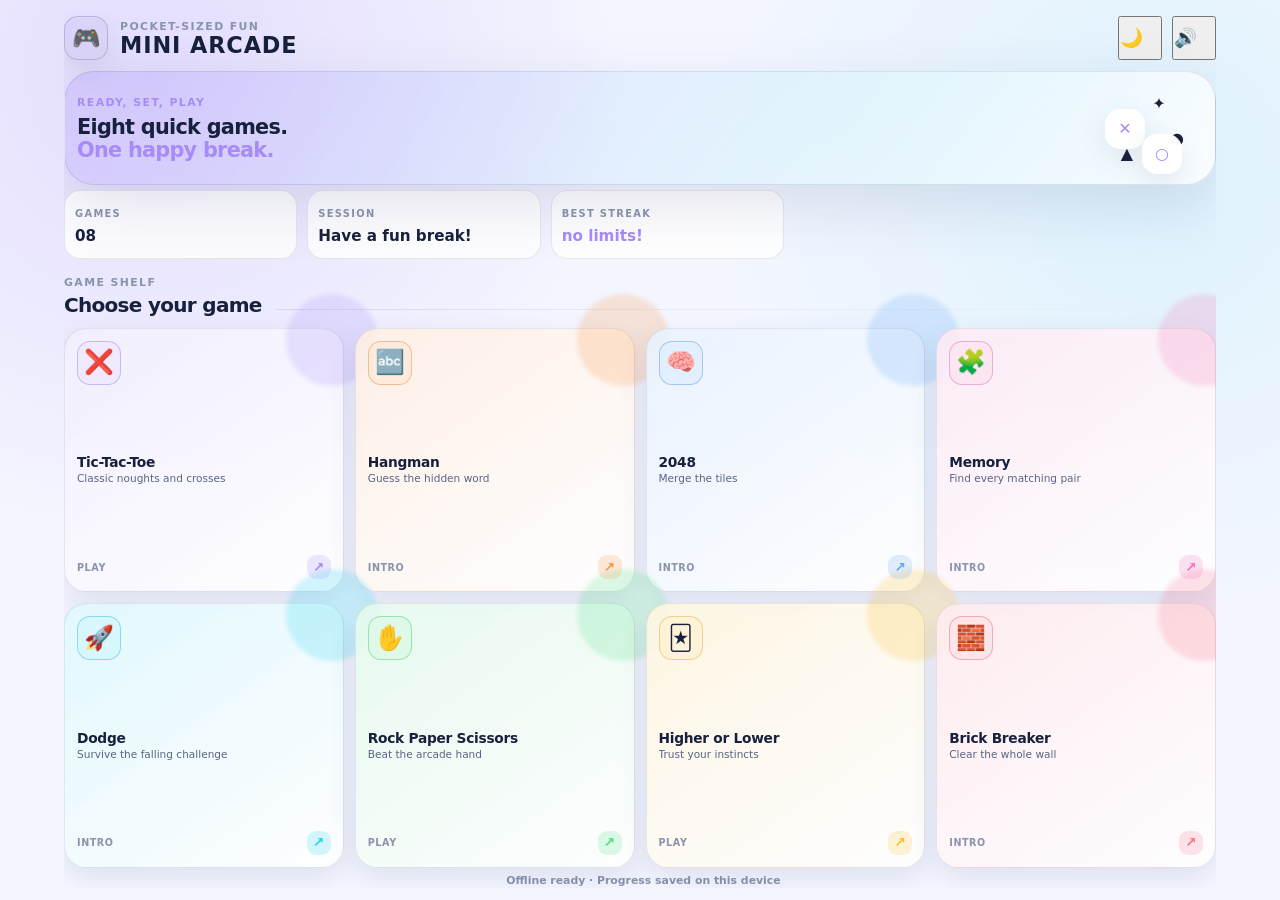
==== commit 70695666: "Add persistent PWA install banner Co-authored-by: Copilot <223556219+Copilot@users.noreply.github.co" ====
--- a/index.html
+++ b/index.html
@@ -124,9 +124,64 @@
   </div>
 
   <div id="toast" class="toast" role="status" aria-live="polite"></div>
+  <aside id="installBanner" class="install-banner" aria-label="Install Mini Arcade" hidden>
+    <div>
+      <strong>Install Mini Arcade</strong>
+      <p>Add the arcade to your device for quick, offline play.</p>
+    </div>
+    <div class="install-actions">
+      <button id="installLater" class="button button-quiet" type="button">Not now</button>
+      <button id="installBtn" class="button button-primary" type="button">Install</button>
+    </div>
+  </aside>
     <script type="module" src="./app.js"></script>
 
     <script>
+      (() => {
+        const banner = document.getElementById("installBanner");
+        const installButton = document.getElementById("installBtn");
+        const laterButton = document.getElementById("installLater");
+        const storageKey = "myGames.installBannerDismissed";
+        let deferredPrompt = null;
+        let dismissed = false;
+
+        try { dismissed = localStorage.getItem(storageKey) === "1"; } catch {}
+
+        const isStandalone = () =>
+          window.matchMedia?.("(display-mode: standalone)").matches ||
+          navigator.standalone === true;
+        const hideBanner = () => { banner.hidden = true; };
+        const showBanner = () => {
+          banner.hidden = dismissed || isStandalone();
+        };
+        const dismissBanner = () => {
+          dismissed = true;
+          hideBanner();
+          try { localStorage.setItem(storageKey, "1"); } catch {}
+        };
+
+        installButton.addEventListener("click", () => {
+          if (!deferredPrompt) return;
+          const prompt = deferredPrompt;
+          deferredPrompt = null;
+          Promise.resolve(prompt.prompt()).catch(error => console.error("PWA install prompt failed:", error));
+          prompt.userChoice?.catch(error => console.error("PWA install choice failed:", error));
+          hideBanner();
+        });
+        laterButton.addEventListener("click", dismissBanner);
+
+        window.addEventListener("beforeinstallprompt", event => {
+          event.preventDefault();
+          deferredPrompt = event;
+          showBanner();
+        });
+        window.addEventListener("appinstalled", () => {
+          deferredPrompt = null;
+          hideBanner();
+        });
+        if (isStandalone()) hideBanner();
+      })();
+
       if ("serviceWorker" in navigator) {
         window.addEventListener("load", () => {
           navigator.serviceWorker.register("./sw.js");
--- a/styles.css
+++ b/styles.css
@@ -848,8 +848,14 @@
 .ttt-board {
   display: grid;
   grid-template-columns: repeat(3, 1fr);
-  gap: 9px;
-  width: min(100%, 430px);
+  gap: clamp(6px, 1.2vh, 9px);
+  width: min(
+    100%,
+    380px,
+    max(180px, calc((100svh - 275px) * 0.95)),
+    max(180px, calc((100dvh - 275px) * 0.95))
+  );
+  aspect-ratio: 1 / 1;
   margin: 0 auto;
 }
 
@@ -859,11 +865,11 @@
   aspect-ratio: 1;
   place-items: center;
   border: 1px solid var(--border);
-  border-radius: 18px;
+  border-radius: clamp(10px, 2vh, 18px);
   background: var(--surface-strong);
   box-shadow: inset 0 1px 0 rgba(255, 255, 255, 0.07);
   cursor: pointer;
-  font-size: clamp(2.2rem, 12vw, 3.6rem);
+  font-size: clamp(1.8rem, 6vh, 3.2rem);
   font-weight: 900;
   transition: transform 150ms ease, border-color 150ms ease, background-color 150ms ease;
   -webkit-tap-highlight-color: transparent;
@@ -2286,11 +2292,13 @@
 
 .ttt-screen {
   width: 100%;
+  max-width: 520px;
   min-height: 100%;
+  margin: 0 auto;
   display: flex;
   flex-direction: column;
-  gap: 14px;
-  padding: clamp(14px, 3vh, 24px);
+  gap: clamp(8px, 1.5vh, 14px);
+  padding: clamp(8px, 1.8vh, 18px);
   border: 1px solid var(--border);
   border-radius: var(--radius-xl);
   background:
@@ -2425,33 +2433,34 @@
 /* Very short screens */
 @media (max-height: 620px) {
   .ttt-screen {
-    padding: 8px;
-    gap: 7px;
+    padding: 6px 10px;
+    gap: 5px;
   }
 
   .ttt-header h3 {
-    font-size: 1.1rem;
+    font-size: 1.05rem;
   }
 
   .ttt-status {
-    min-height: 34px;
-    padding: 4px 7px;
-    font-size: 0.64rem;
+    min-height: 30px;
+    padding: 3px 6px;
+    font-size: 0.65rem;
   }
 
   .ttt-status-mark {
-    width: 20px;
-    height: 20px;
+    width: 18px;
+    height: 18px;
+    font-size: 0.7rem;
   }
 
   .ttt-board {
-    width: min(100%, 360px);
+    width: min(100%, 280px, max(150px, calc((100svh - 175px) * 0.95)));
     gap: 5px;
   }
 
   .ttt-cell {
-    border-radius: 11px;
-    font-size: clamp(1.8rem, 9vw, 2.6rem);
+    border-radius: 9px;
+    font-size: clamp(1.3rem, 4.5vh, 2rem);
   }
 
   .ttt-footer {
@@ -2459,7 +2468,9 @@
   }
 
   .ttt-new-round {
-    min-height: 34px;
+    min-height: 28px;
+    padding: 0 8px;
+    font-size: 0.66rem;
   }
 }
 
@@ -2474,3 +2485,49 @@
     transition-duration: 0.01ms !important;
   }
 }
+
+.install-banner[hidden] {
+  display: none;
+}
+
+.install-banner {
+  position: fixed;
+  z-index: 1000;
+  left: 50%;
+  bottom: max(16px, env(safe-area-inset-bottom));
+  width: min(520px, calc(100% - 24px));
+  transform: translateX(-50%);
+  display: flex;
+  align-items: center;
+  justify-content: space-between;
+  gap: 14px;
+  padding: 14px;
+  border: 1px solid var(--border-strong);
+  border-radius: 16px;
+  background: var(--bg-elevated);
+  color: var(--text);
+  box-shadow: var(--shadow);
+}
+
+.install-banner p {
+  margin: 4px 0 0;
+  color: var(--text-soft);
+  font-size: 13px;
+}
+
+.install-actions {
+  display: flex;
+  flex: 0 0 auto;
+  gap: 8px;
+}
+
+@media (max-width: 480px) {
+  .install-banner {
+    align-items: stretch;
+    flex-direction: column;
+  }
+
+  .install-actions > button {
+    flex: 1;
+  }
+}
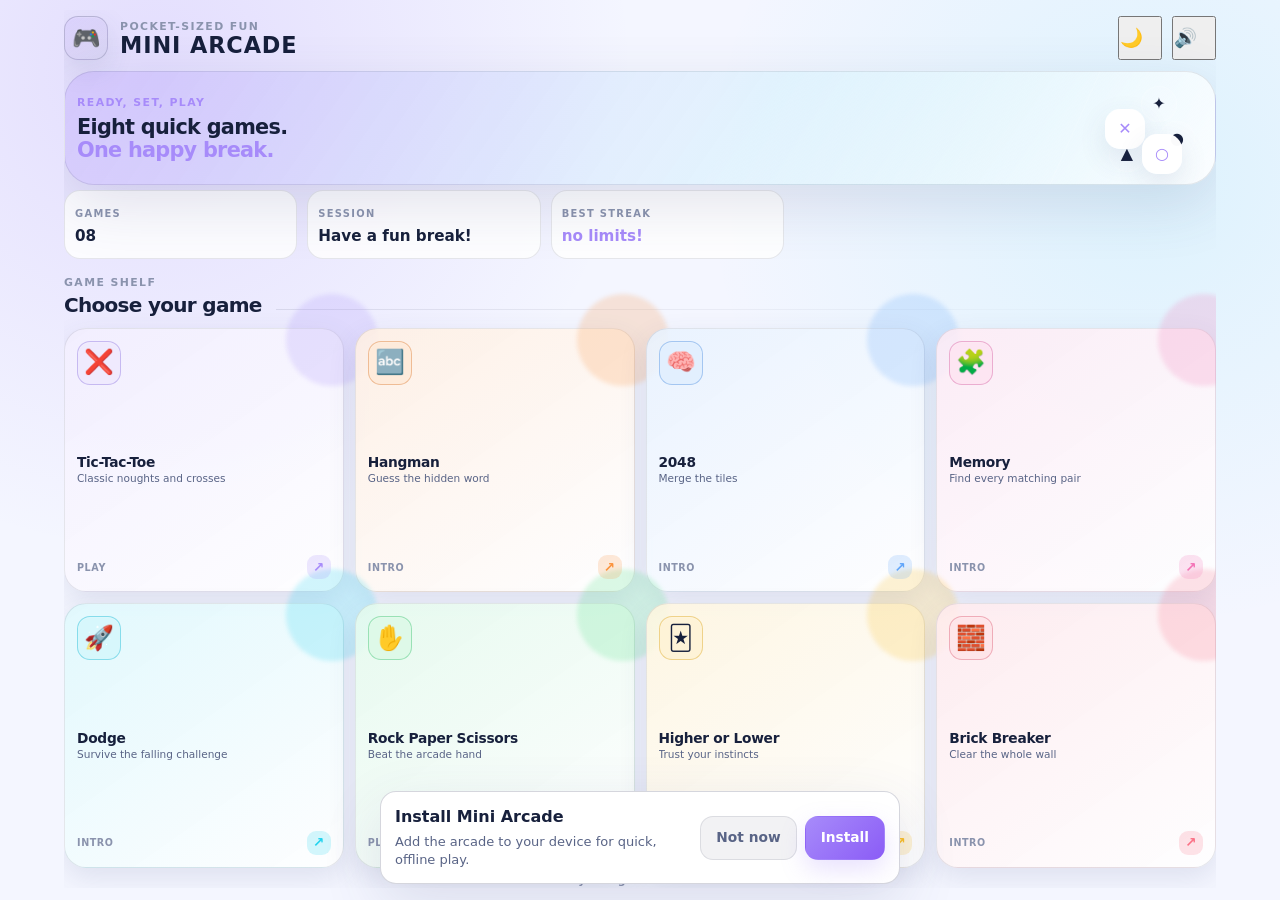
==== commit 97f53c67: "Fix install banner dismissal and fallback Co-authored-by: Copilot <223556219+Copilot@users.noreply.g" ====
--- a/index.html
+++ b/index.html
@@ -141,11 +141,8 @@
         const banner = document.getElementById("installBanner");
         const installButton = document.getElementById("installBtn");
         const laterButton = document.getElementById("installLater");
-        const storageKey = "myGames.installBannerDismissed";
         let deferredPrompt = null;
         let dismissed = false;
-
-        try { dismissed = localStorage.getItem(storageKey) === "1"; } catch {}
 
         const isStandalone = () =>
           window.matchMedia?.("(display-mode: standalone)").matches ||
@@ -157,11 +154,13 @@
         const dismissBanner = () => {
           dismissed = true;
           hideBanner();
-          try { localStorage.setItem(storageKey, "1"); } catch {}
         };
 
         installButton.addEventListener("click", () => {
-          if (!deferredPrompt) return;
+          if (!deferredPrompt) {
+            window.alert("Use the install icon near the address bar or choose your browser menu's app-install option. On iPhone or iPad, use Share > Add to Home Screen.");
+            return;
+          }
           const prompt = deferredPrompt;
           deferredPrompt = null;
           Promise.resolve(prompt.prompt()).catch(error => console.error("PWA install prompt failed:", error));
@@ -179,6 +178,7 @@
           deferredPrompt = null;
           hideBanner();
         });
+        showBanner();
         if (isStandalone()) hideBanner();
       })();
 
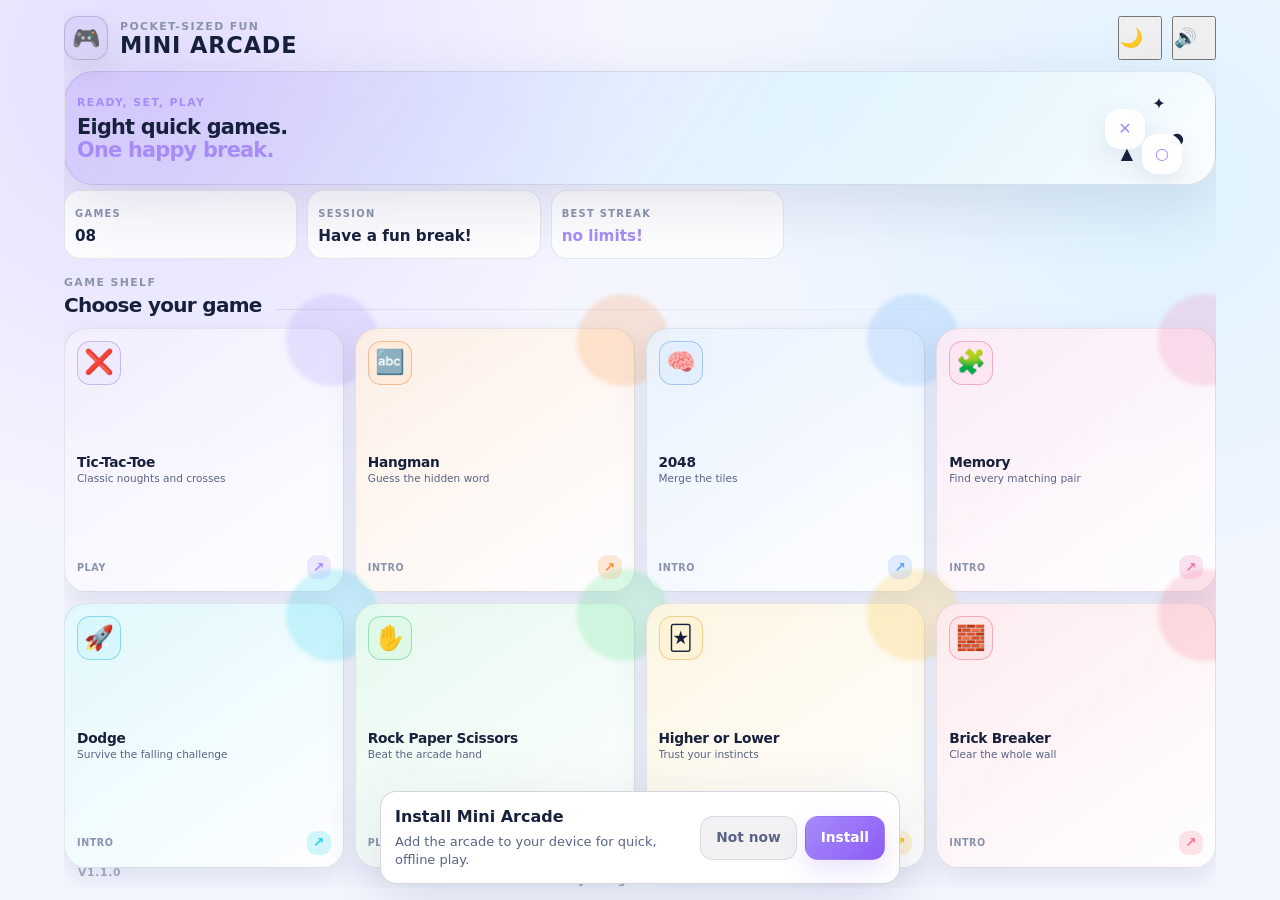
==== commit c2605c91: "Apply mobile render optimizations to Brick Breaker; add v1.1.0 to home footer" ====
--- a/index.html
+++ b/index.html
@@ -70,6 +70,7 @@
       <footer class="home-footer">
         <span class="status-dot" aria-hidden="true"></span>
         <span>Offline ready · Progress saved on this device</span>
+        <span class="app-version" aria-hidden="true">v1.1.0</span>
       </footer>
     </main>
 
--- a/styles.css
+++ b/styles.css
@@ -594,6 +594,7 @@
   flex: 0 0 auto;
   min-width: 0;
   min-height: 0;
+  position: relative;
   display: flex;
   align-items: center;
   justify-content: center;
@@ -603,6 +604,18 @@
   font-size: 0.72rem;
   font-weight: 700;
   text-align: center;
+}
+
+.app-version {
+  position: absolute;
+  left: 14px;
+  bottom: 8px;
+  color: var(--text-faint);
+  font-size: 0.68rem;
+  font-weight: 700;
+  letter-spacing: 0.06em;
+  text-transform: uppercase;
+  opacity: 0.8;
 }
 
 .game-nav {
